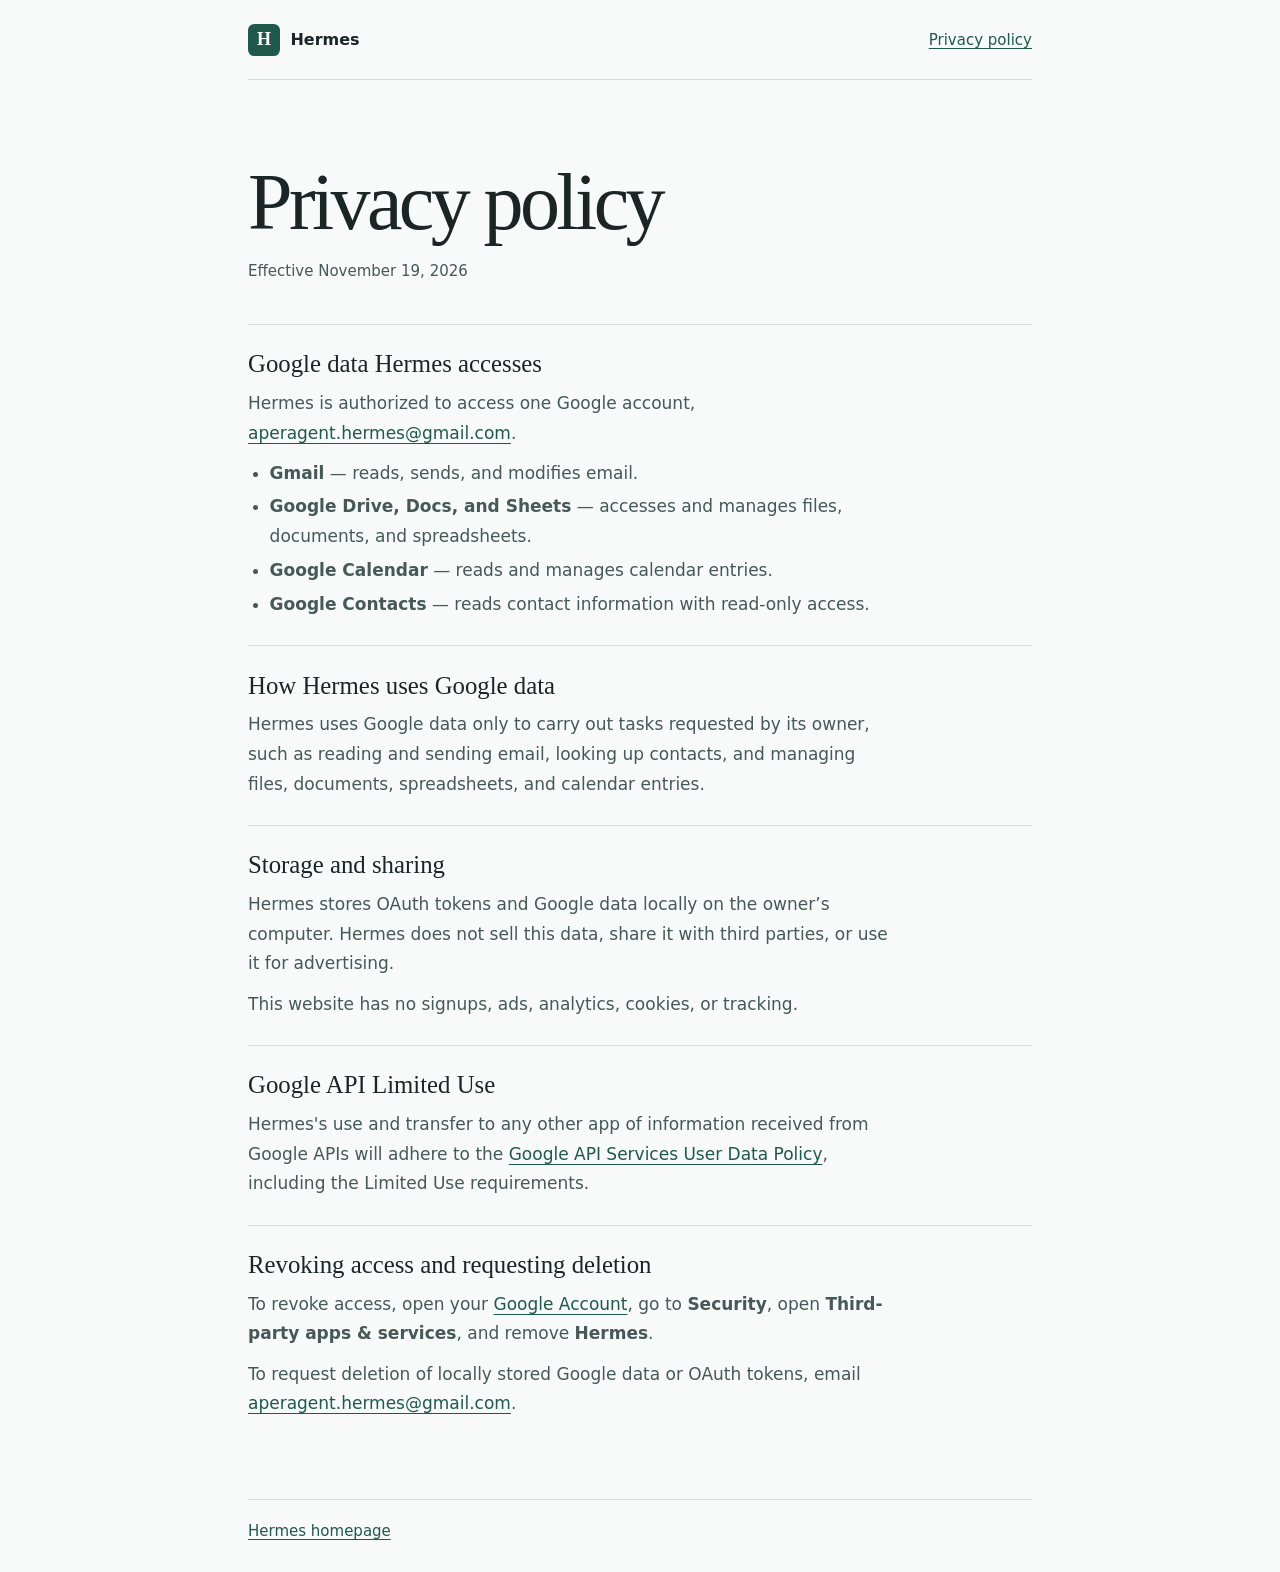
==== privacy/index.html @ 4cebda61 "Add Hermes privacy policy" ====
<!doctype html>
<html lang="en">
  <head>
    <meta charset="utf-8">
    <meta name="viewport" content="width=device-width, initial-scale=1">
    <meta name="description" content="How Hermes accesses, uses, and stores Google account data, and how to revoke its access.">
    <title>Privacy Policy | Hermes</title>
    <link rel="stylesheet" href="../style.css">
  </head>
  <body>
    <div class="shell">
      <header class="site-header">
        <a class="wordmark" href="../"><span class="mark" aria-hidden="true">H</span>Hermes</a>
        <nav aria-label="Main navigation"><a href="./" aria-current="page">Privacy policy</a></nav>
      </header>

      <main class="policy">
        <h1>Privacy policy</h1>
        <p class="effective">Effective <time datetime="2026-11-19">November 19, 2026</time></p>

        <section aria-labelledby="access">
          <h2 id="access">Google data Hermes accesses</h2>
          <p>Hermes is authorized to access one Google account, <a href="mailto:aperagent.hermes@gmail.com">aperagent.hermes@gmail.com</a>.</p>
          <ul>
            <li><strong>Gmail</strong> — reads, sends, and modifies email.</li>
            <li><strong>Google Drive, Docs, and Sheets</strong> — accesses and manages files, documents, and spreadsheets.</li>
            <li><strong>Google Calendar</strong> — reads and manages calendar entries.</li>
            <li><strong>Google Contacts</strong> — reads contact information with read-only access.</li>
          </ul>
        </section>

        <section aria-labelledby="use">
          <h2 id="use">How Hermes uses Google data</h2>
          <p>Hermes uses Google data only to carry out tasks requested by its owner, such as reading and sending email, looking up contacts, and managing files, documents, spreadsheets, and calendar entries.</p>
        </section>

        <section aria-labelledby="storage">
          <h2 id="storage">Storage and sharing</h2>
          <p>Hermes stores OAuth tokens and Google data locally on the owner’s computer. Hermes does not sell this data, share it with third parties, or use it for advertising.</p>
          <p>This website has no signups, ads, analytics, cookies, or tracking.</p>
        </section>

        <section aria-labelledby="limited-use">
          <h2 id="limited-use">Google API Limited Use</h2>
          <p>Hermes's use and transfer to any other app of information received from Google APIs will adhere to the <a href="https://developers.google.com/terms/api-services-user-data-policy">Google API Services User Data Policy</a>, including the Limited Use requirements.</p>
        </section>

        <section aria-labelledby="revoke">
          <h2 id="revoke">Revoking access and requesting deletion</h2>
          <p>To revoke access, open your <a href="https://myaccount.google.com/">Google Account</a>, go to <strong>Security</strong>, open <strong>Third-party apps &amp; services</strong>, and remove <strong>Hermes</strong>.</p>
          <p>To request deletion of locally stored Google data or OAuth tokens, email <a href="mailto:aperagent.hermes@gmail.com">aperagent.hermes@gmail.com</a>.</p>
        </section>
      </main>

      <footer class="site-footer"><a href="../">Hermes homepage</a></footer>
    </div>
  </body>
</html>
---- style.css ----
:root {
  color-scheme: light;
  font-family: system-ui, -apple-system, sans-serif;
  color: #1b2526;
  background: #f7faf9;
  --muted: #465857;
  --accent: #20594c;
  --rule: #d5e1dd;
}

* { box-sizing: border-box; }
body { margin: 0; }

.shell {
  width: min(100% - 2.5rem, 49rem);
  min-height: 100vh;
  margin-inline: auto;
  display: flex;
  flex-direction: column;
}

.site-header {
  display: flex;
  justify-content: space-between;
  align-items: center;
  gap: 1rem;
  min-height: 5rem;
  border-bottom: 1px solid var(--rule);
}

a { color: var(--accent); text-underline-offset: 0.22em; }
a:hover { text-decoration-thickness: 0.11em; }
a:focus-visible { outline: 2px solid var(--accent); outline-offset: 0.3rem; }

.wordmark {
  display: inline-flex;
  gap: 0.65rem;
  align-items: center;
  color: inherit;
  font-weight: 650;
  text-decoration: none;
}

.mark {
  display: grid;
  place-items: center;
  width: 2rem;
  height: 2rem;
  border-radius: 0.4rem;
  background: var(--accent);
  color: white;
  font-family: Georgia, serif;
  font-size: 1.125rem;
}

nav a { font-size: 0.9375rem; }

main { flex: 1; }

.home { padding-block: clamp(4.25rem, 14vw, 8rem); }

h1, h2, .subtitle { font-family: Georgia, 'Times New Roman', serif; }
h1 { margin: 0; font-weight: 400; line-height: 1.05; letter-spacing: -0.045em; }
.home h1 { font-size: clamp(4rem, 12vw, 7rem); }

.subtitle {
  margin: 1rem 0 0;
  color: var(--accent);
  font-size: clamp(1.5rem, 4vw, 2.2rem);
  line-height: 1.2;
  letter-spacing: -0.02em;
}

.description, .policy p, .policy ul {
  max-width: 40rem;
  color: var(--muted);
  font-size: 1.0625rem;
  line-height: 1.75;
  overflow-wrap: anywhere;
}

.description { max-width: 34rem; margin: 1.35rem 0 1.75rem; }

.policy-link {
  display: inline-block;
  border: 1px solid var(--accent);
  border-radius: 0.35rem;
  padding: 0.68rem 1rem;
  font-weight: 600;
  text-decoration: none;
}

.policy-link:hover { background: #e9f2ee; }

.policy { padding-block: clamp(2.75rem, 8vw, 5rem); }
.policy h1 { font-size: clamp(3rem, 8vw, 5rem); }
.policy .effective { margin: 0.85rem 0 2.5rem; font-size: 0.9375rem; }

.policy section { border-top: 1px solid var(--rule); padding-block: 1.6rem; }
.policy section:last-child { padding-bottom: 0; }
.policy h2 { margin: 0 0 0.6rem; font-size: 1.55rem; font-weight: 400; }
.policy p { margin: 0.65rem 0 0; }
.policy ul { margin: 0.65rem 0 0; padding-inline-start: 1.35rem; }
.policy li + li { margin-top: 0.25rem; }

.site-footer {
  border-top: 1px solid var(--rule);
  padding-block: 1.4rem 2rem;
  font-size: 0.9375rem;
  overflow-wrap: anywhere;
}
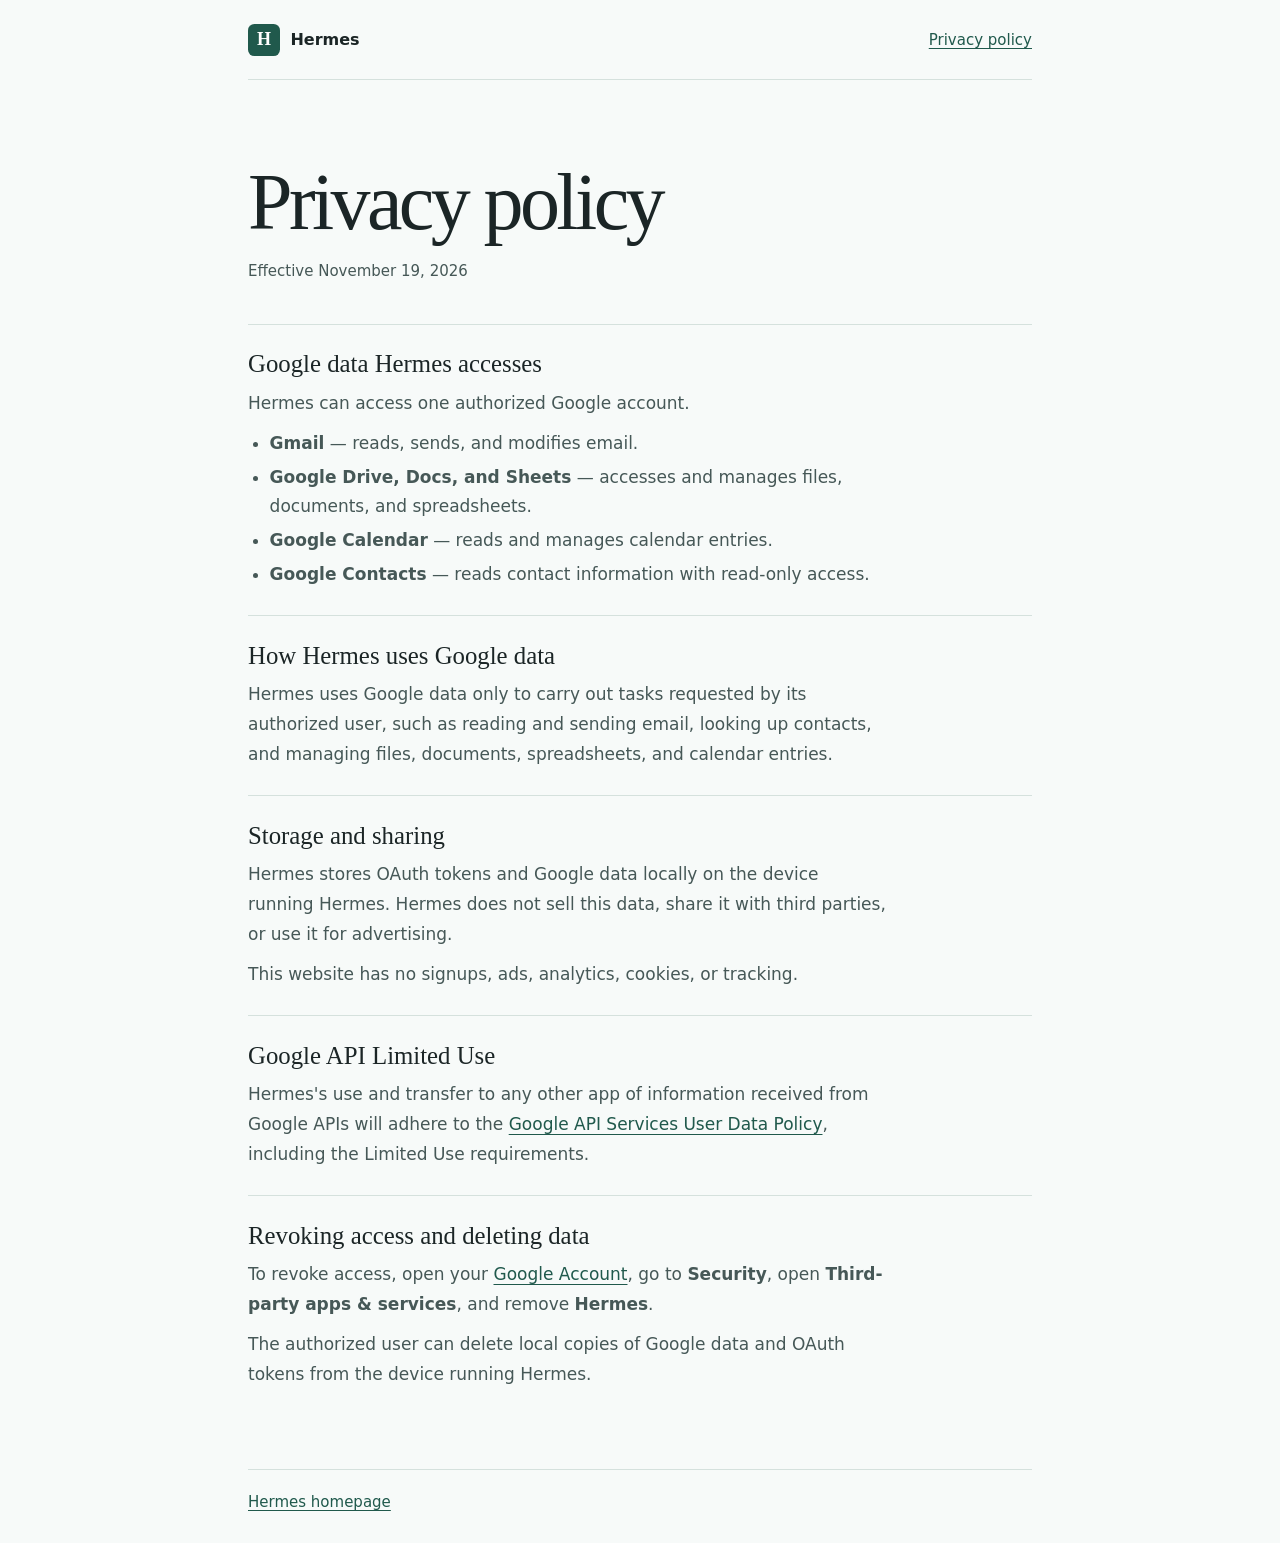
==== commit 1fea6db1: "Remove identifying details from the privacy policy" ====
--- a/privacy/index.html
+++ b/privacy/index.html
@@ -3,6 +3,7 @@
   <head>
     <meta charset="utf-8">
     <meta name="viewport" content="width=device-width, initial-scale=1">
+    <meta name="robots" content="noindex, nofollow">
     <meta name="description" content="How Hermes accesses, uses, and stores Google account data, and how to revoke its access.">
     <title>Privacy Policy | Hermes</title>
     <link rel="stylesheet" href="../style.css">
@@ -20,7 +21,7 @@
 
         <section aria-labelledby="access">
           <h2 id="access">Google data Hermes accesses</h2>
-          <p>Hermes is authorized to access one Google account, <a href="mailto:aperagent.hermes@gmail.com">aperagent.hermes@gmail.com</a>.</p>
+          <p>Hermes can access one authorized Google account.</p>
           <ul>
             <li><strong>Gmail</strong> — reads, sends, and modifies email.</li>
             <li><strong>Google Drive, Docs, and Sheets</strong> — accesses and manages files, documents, and spreadsheets.</li>
@@ -31,12 +32,12 @@
 
         <section aria-labelledby="use">
           <h2 id="use">How Hermes uses Google data</h2>
-          <p>Hermes uses Google data only to carry out tasks requested by its owner, such as reading and sending email, looking up contacts, and managing files, documents, spreadsheets, and calendar entries.</p>
+          <p>Hermes uses Google data only to carry out tasks requested by its authorized user, such as reading and sending email, looking up contacts, and managing files, documents, spreadsheets, and calendar entries.</p>
         </section>
 
         <section aria-labelledby="storage">
           <h2 id="storage">Storage and sharing</h2>
-          <p>Hermes stores OAuth tokens and Google data locally on the owner’s computer. Hermes does not sell this data, share it with third parties, or use it for advertising.</p>
+          <p>Hermes stores OAuth tokens and Google data locally on the device running Hermes. Hermes does not sell this data, share it with third parties, or use it for advertising.</p>
           <p>This website has no signups, ads, analytics, cookies, or tracking.</p>
         </section>
 
@@ -46,9 +47,9 @@
         </section>
 
         <section aria-labelledby="revoke">
-          <h2 id="revoke">Revoking access and requesting deletion</h2>
+          <h2 id="revoke">Revoking access and deleting data</h2>
           <p>To revoke access, open your <a href="https://myaccount.google.com/">Google Account</a>, go to <strong>Security</strong>, open <strong>Third-party apps &amp; services</strong>, and remove <strong>Hermes</strong>.</p>
-          <p>To request deletion of locally stored Google data or OAuth tokens, email <a href="mailto:aperagent.hermes@gmail.com">aperagent.hermes@gmail.com</a>.</p>
+          <p>The authorized user can delete local copies of Google data and OAuth tokens from the device running Hermes.</p>
         </section>
       </main>
 
